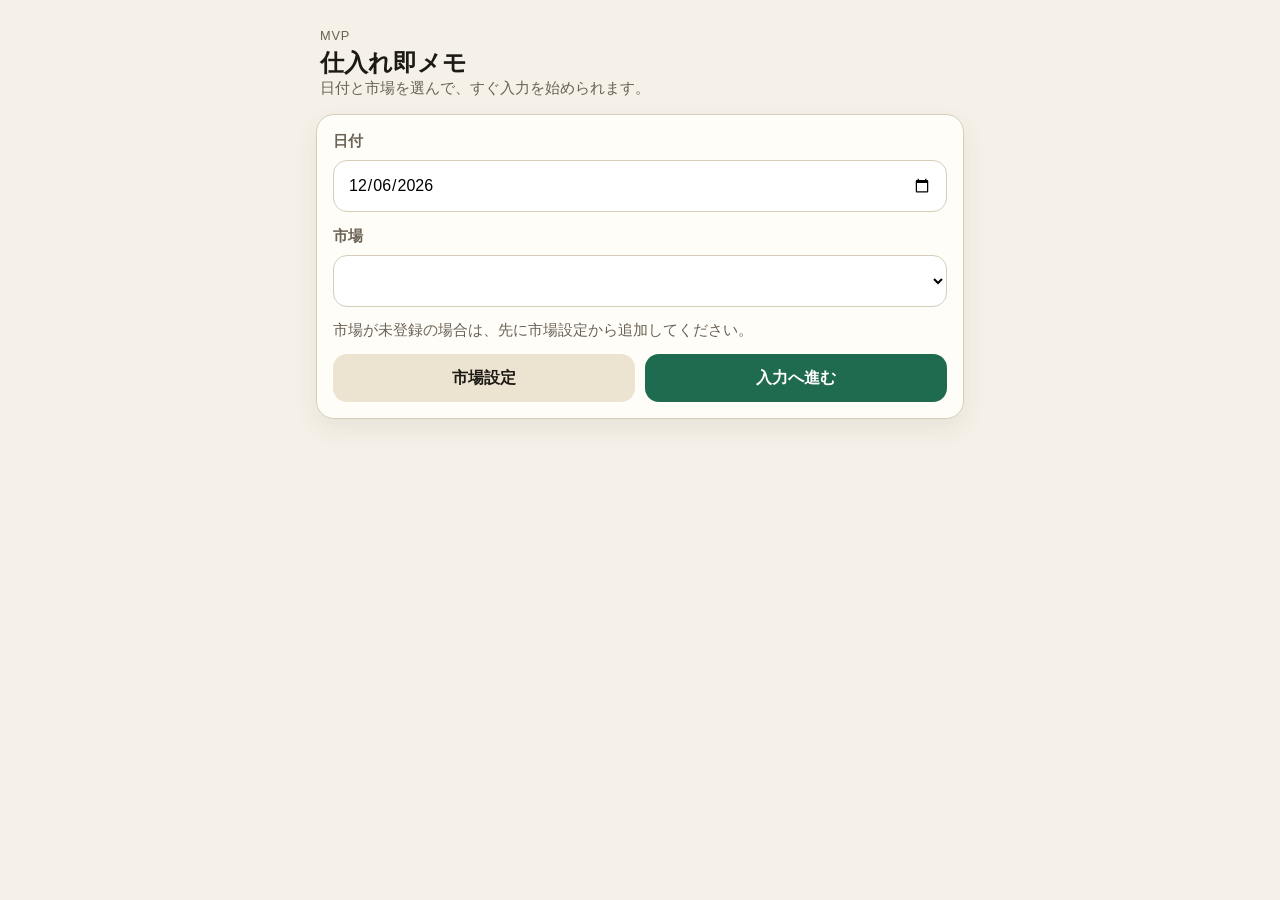
==== index.html @ 0e6087bc "Remove default market presets" ====
<!DOCTYPE html>
<html lang="ja">
<head>
  <meta charset="UTF-8">
  <meta name="viewport" content="width=device-width, initial-scale=1, viewport-fit=cover">
  <title>仕入れ即メモ</title>
  <link rel="stylesheet" href="styles.css">
</head>
<body>
  <main class="app-shell">
    <section class="screen screen-active" id="setup-screen" aria-labelledby="setup-title">
      <header class="screen-header">
        <p class="eyebrow">MVP</p>
        <h1 id="setup-title">仕入れ即メモ</h1>
        <p class="intro">日付と市場を選んで、すぐ入力を始められます。</p>
      </header>

      <form id="setup-form" class="panel stack">
        <label class="field">
          <span>日付</span>
          <input type="date" id="session-date" required>
        </label>

        <label class="field">
          <span>市場</span>
          <select id="market-select" required></select>
        </label>

        <p class="helper-text" id="setup-market-help">市場が未登録の場合は、先に市場設定から追加してください。</p>

        <div class="button-row">
          <button type="button" class="secondary-button" id="open-market-settings">市場設定</button>
          <button type="submit" class="primary-button" id="start-entry-button">入力へ進む</button>
        </div>
      </form>
    </section>

    <section class="screen" id="entry-screen" aria-label="入力画面">
      <header class="screen-header compact">
        <button type="button" class="text-button" id="back-to-setup">← 戻る</button>
        <div>
          <p class="session-label" id="session-summary"></p>
        </div>
      </header>

      <section class="total-card" aria-live="polite">
        <p class="total-label">手数料込み合計</p>
        <p class="total-value" id="grand-total">¥0</p>
        <div class="total-subline">
          <span>商品合計 <strong id="subtotal">¥0</strong></span>
          <span>手数料 <strong id="fee-total">¥0</strong></span>
        </div>
      </section>

      <form id="entry-form" class="panel stack entry-form" novalidate>
        <div class="entry-toolbar">
          <p class="helper-text helper-text-compact">末尾の数字を金額として読み取ります。</p>
          <button type="button" class="text-button note-toggle" id="toggle-note">補足メモを開く</button>
        </div>

        <div class="entry-row">
          <label class="field quick-field">
            <span>入力欄</span>
            <input
              type="text"
              id="quick-input"
              inputmode="text"
              autocomplete="off"
              autocapitalize="off"
              autocorrect="off"
              spellcheck="false"
              enterkeyhint="done"
              placeholder="例: 小皿 500"
            >
          </label>

          <button type="submit" class="primary-button entry-submit">追加</button>
        </div>

        <div class="note-field-wrapper" id="note-field-wrapper" hidden>
          <label class="field">
            <span>補足メモ（任意）</span>
            <input
              type="text"
              id="note-input"
              inputmode="text"
              autocomplete="off"
              autocapitalize="off"
              autocorrect="off"
              spellcheck="false"
              enterkeyhint="done"
              placeholder="必要ならメモ"
            >
          </label>
        </div>

        <p class="error-text" id="entry-error" role="alert"></p>
      </form>

      <section class="panel history-panel">
        <div class="panel-heading">
          <h3>入力履歴</h3>
          <div class="action-row">
            <button type="button" class="secondary-button small-button" id="export-csv">CSV保存</button>
            <button type="button" class="secondary-button small-button" id="clear-day-entries">この日を全削除</button>
          </div>
        </div>
        <div class="history-table-head" aria-hidden="true">
          <span>品目</span>
          <span>金額</span>
          <span>メモ</span>
          <span>時刻</span>
          <span>操作</span>
        </div>
        <ul class="history-list" id="history-list"></ul>
        <p class="empty-state" id="history-empty">まだ入力はありません。</p>
      </section>
    </section>

    <section class="screen" id="market-screen" aria-labelledby="market-title">
      <header class="screen-header compact">
        <button type="button" class="text-button" id="close-market-settings">← 戻る</button>
        <div>
          <p class="session-label">設定</p>
          <h2 id="market-title">市場設定</h2>
        </div>
      </header>

      <form id="market-form" class="panel stack">
        <label class="field">
          <span>市場名</span>
          <input type="text" id="market-name" placeholder="例: 高麗堂" required>
        </label>

        <label class="field">
          <span>手数料タイプ</span>
          <select id="market-fee-type">
            <option value="rate">率 (%)</option>
            <option value="fixed">固定額 (円)</option>
          </select>
        </label>

        <label class="field">
          <span>手数料値</span>
          <input type="number" id="market-fee-value" min="0" step="0.1" placeholder="例: 10">
        </label>

        <button type="submit" class="primary-button">市場を追加</button>
        <p class="helper-text">同名市場は追加できません。</p>
      </form>

      <section class="panel history-panel">
        <div class="panel-heading">
          <h3>登録済み市場</h3>
        </div>
        <ul class="history-list" id="market-list"></ul>
        <p class="empty-state" id="market-empty">市場がまだ登録されていません。</p>
      </section>
    </section>
  </main>

  <script src="app.js"></script>
</body>
</html>
---- styles.css ----
:root {
  color-scheme: light;
  --bg: #f5f1e8;
  --panel: #fffdf8;
  --line: #d7cdb8;
  --text: #1d1a15;
  --muted: #6a6254;
  --accent: #1f6b4f;
  --accent-strong: #15523c;
  --danger: #a23d2f;
  --shadow: 0 10px 24px rgba(76, 61, 33, 0.08);
  --radius: 18px;
}

* {
  box-sizing: border-box;
}

body {
  margin: 0;
  background: var(--bg);
  color: var(--text);
  font-family: "Hiragino Sans", "Yu Gothic", sans-serif;
  -webkit-text-size-adjust: 100%;
}

button,
input,
select {
  font: inherit;
}

.app-shell {
  max-width: 680px;
  margin: 0 auto;
  padding: 16px 16px calc(16px + env(safe-area-inset-bottom));
}

.screen {
  display: none;
}

.screen-active {
  display: block;
}

.screen-header {
  padding: 12px 4px 16px;
}

.screen-header.compact {
  display: flex;
  align-items: flex-start;
  gap: 12px;
}

.screen-header h1,
.screen-header h2,
.panel-heading h3 {
  margin: 0;
}

.eyebrow,
.session-label,
.intro,
.helper-text,
.empty-state,
.total-label,
.total-subline,
.field span {
  color: var(--muted);
}

.eyebrow,
.session-label {
  font-size: 0.8rem;
  margin: 0 0 4px;
  letter-spacing: 0.06em;
}

.intro,
.helper-text,
.empty-state,
.error-text {
  margin: 0;
  font-size: 0.92rem;
}

.stack {
  display: grid;
  gap: 14px;
}

.entry-toolbar {
  display: flex;
  justify-content: space-between;
  align-items: center;
  gap: 10px;
}

.helper-text-compact {
  flex: 1;
}

.note-toggle {
  white-space: nowrap;
}

.entry-row {
  display: grid;
  grid-template-columns: minmax(0, 1fr) 112px;
  gap: 10px;
  align-items: end;
}

.quick-field {
  min-width: 0;
}

.entry-submit {
  min-height: 52px;
}

.note-field-wrapper[hidden] {
  display: none;
}

.panel,
.total-card {
  background: var(--panel);
  border: 1px solid var(--line);
  border-radius: var(--radius);
  box-shadow: var(--shadow);
}

.panel {
  padding: 16px;
  margin-bottom: 16px;
}

.field {
  display: grid;
  gap: 8px;
}

.field span {
  font-size: 0.95rem;
  font-weight: 700;
}

.field input,
.field select {
  width: 100%;
  min-height: 52px;
  border-radius: 14px;
  border: 1px solid var(--line);
  background: #fff;
  padding: 0 14px;
  font-size: 16px;
}

.field input:focus,
.field select:focus {
  outline: 2px solid rgba(31, 107, 79, 0.25);
  outline-offset: 1px;
  border-color: var(--accent);
}

.button-row {
  display: grid;
  grid-template-columns: 1fr 1fr;
  gap: 10px;
}

.primary-button,
.secondary-button,
.text-button,
.delete-button {
  border: 0;
  border-radius: 14px;
  min-height: 48px;
  cursor: pointer;
}

.primary-button {
  background: var(--accent);
  color: #fff;
  font-weight: 700;
}

.secondary-button {
  background: #ece3d1;
  color: var(--text);
  font-weight: 700;
}

.text-button {
  background: transparent;
  color: var(--accent-strong);
  padding: 0 4px;
  min-height: auto;
}

.small-button {
  min-height: 38px;
  padding: 0 12px;
}

.total-card {
  position: sticky;
  top: 12px;
  z-index: 1;
  margin-bottom: 16px;
  padding: 18px;
}

.total-value {
  margin: 8px 0 10px;
  font-size: clamp(2.2rem, 8vw, 3.6rem);
  line-height: 1;
  font-weight: 800;
}

.total-subline {
  display: flex;
  justify-content: space-between;
  gap: 12px;
  font-size: 0.95rem;
}

.panel-heading {
  display: flex;
  justify-content: space-between;
  align-items: center;
  gap: 10px;
  margin-bottom: 12px;
}

.action-row {
  display: flex;
  gap: 8px;
  flex-wrap: wrap;
  justify-content: flex-end;
}

.history-list {
  list-style: none;
  margin: 0;
  padding: 0;
  display: grid;
  gap: 6px;
}

.history-table-head,
.history-row {
  display: grid;
  grid-template-columns: minmax(0, 1.7fr) 92px minmax(0, 1.2fr) 56px 64px;
  gap: 8px;
  align-items: center;
}

.history-table-head {
  padding: 0 8px 6px;
  color: var(--muted);
  font-size: 0.75rem;
  font-weight: 700;
}

.history-item {
  border: 1px solid var(--line);
  border-radius: 10px;
  background: #fff;
  padding: 8px;
}

.history-cell {
  min-width: 0;
}

.history-main {
  min-width: 0;
}

.history-item-name,
.history-amount {
  font-weight: 700;
}

.history-title,
.history-meta {
  margin: 0;
}

.history-title {
  font-weight: 700;
}

.history-item-name,
.history-note,
.history-time {
  overflow: hidden;
  text-overflow: ellipsis;
  white-space: nowrap;
  margin: 0;
}

.history-note,
.history-time {
  font-size: 0.9rem;
  color: var(--muted);
}

.history-meta {
  font-size: 0.9rem;
  color: var(--muted);
}

.history-amount {
  text-align: right;
  margin: 0;
}

.delete-button {
  min-width: 64px;
  min-height: 34px;
  background: #f6ddd8;
  color: var(--danger);
  font-weight: 700;
  font-size: 0.82rem;
}

.entry-form {
  scroll-margin-bottom: 96px;
}

.error-text {
  color: var(--danger);
  min-height: 1.25em;
}

@media (max-width: 480px) {
  .app-shell {
    padding: 10px 10px calc(84px + env(safe-area-inset-bottom));
  }

  .button-row,
  .total-subline,
  .panel-heading,
  .entry-row {
    grid-template-columns: 1fr;
    display: grid;
  }

  .panel-heading {
    align-items: stretch;
  }

  .screen-header {
    padding: 8px 2px 10px;
  }

  .panel {
    padding: 12px;
    margin-bottom: 10px;
  }

  .stack {
    gap: 10px;
  }

  .field {
    gap: 6px;
  }

  .field span {
    font-size: 0.84rem;
  }

  .field input,
  .field select {
    min-height: 44px;
    padding: 0 12px;
  }

  .primary-button,
  .secondary-button {
    min-height: 40px;
  }

  .small-button {
    min-height: 34px;
  }

  .total-card {
    top: 8px;
    margin-bottom: 10px;
    padding: 14px;
  }

  .total-value {
    margin: 6px 0 8px;
    font-size: clamp(1.9rem, 8vw, 2.8rem);
  }

  .total-subline {
    font-size: 0.82rem;
  }

  .entry-toolbar {
    gap: 6px;
    align-items: center;
  }

  .note-toggle {
    justify-self: end;
    font-size: 0.82rem;
  }

  .entry-row {
    gap: 8px;
  }

  .entry-submit {
    min-height: 42px;
  }

  .history-table-head {
    grid-template-columns: minmax(0, 1.6fr) 76px minmax(0, 1fr) 48px 56px;
    gap: 6px;
    font-size: 0.68rem;
  }

  .history-item {
    padding: 7px;
  }

  .history-row {
    grid-template-columns: minmax(0, 1.6fr) 76px minmax(0, 1fr) 48px 56px;
    gap: 6px;
  }

  .action-row {
    justify-content: stretch;
  }

  .history-item-name,
  .history-amount,
  .history-note,
  .history-time {
    font-size: 0.8rem;
  }

  .delete-button {
    min-width: 56px;
    min-height: 32px;
    font-size: 0.75rem;
  }

  body.keyboard-open .total-card {
    padding: 10px 12px;
  }

  body.keyboard-open .total-value {
    margin: 4px 0 6px;
    font-size: 2.1rem;
  }

  body.keyboard-open .total-subline {
    display: grid;
    gap: 4px;
  }

  body.keyboard-open .history-panel {
    opacity: 0.45;
  }

  body.keyboard-open .entry-form {
    position: sticky;
    bottom: calc(6px + env(safe-area-inset-bottom));
    z-index: 2;
    box-shadow: 0 14px 28px rgba(76, 61, 33, 0.18);
  }
}
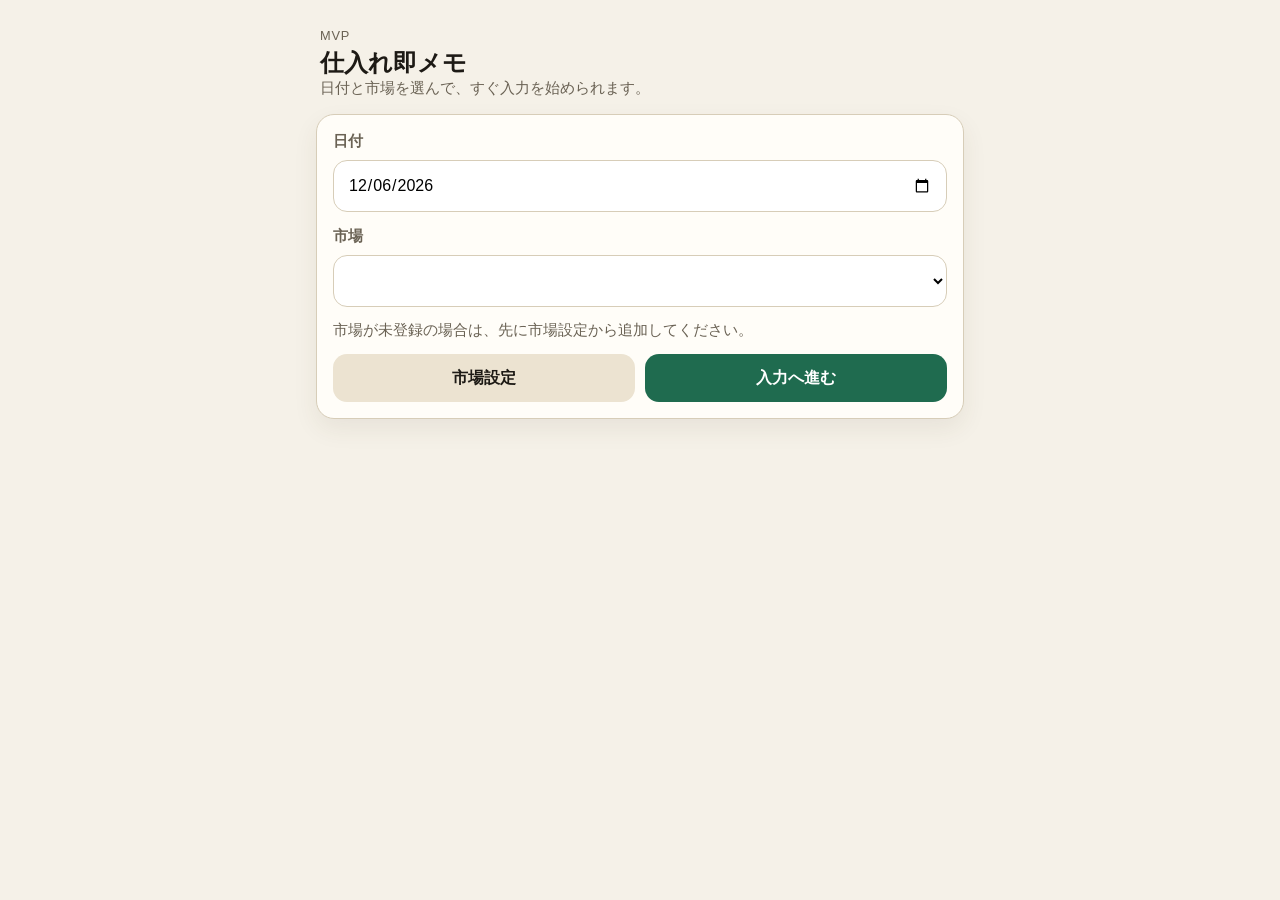
==== commit dea1439f: "Bump asset cache version" ====
--- a/index.html
+++ b/index.html
@@ -3,8 +3,17 @@
 <head>
   <meta charset="UTF-8">
   <meta name="viewport" content="width=device-width, initial-scale=1, viewport-fit=cover">
+  <meta name="theme-color" content="#1f6b4f">
+  <meta name="apple-mobile-web-app-capable" content="yes">
+  <meta name="apple-mobile-web-app-title" content="仕入れ即メモ">
+  <meta http-equiv="Cache-Control" content="no-cache, no-store, must-revalidate">
+  <meta http-equiv="Pragma" content="no-cache">
+  <meta http-equiv="Expires" content="0">
   <title>仕入れ即メモ</title>
-  <link rel="stylesheet" href="styles.css">
+  <link rel="icon" type="image/png" sizes="192x192" href="icon-192.png?v=20260701-2">
+  <link rel="apple-touch-icon" sizes="180x180" href="apple-touch-icon.png?v=20260701-2">
+  <link rel="manifest" href="site.webmanifest?v=20260701-2">
+  <link rel="stylesheet" href="styles.css?v=20260701-2">
 </head>
 <body>
   <main class="app-shell">
@@ -101,6 +110,7 @@
         <div class="panel-heading">
           <h3>入力履歴</h3>
           <div class="action-row">
+            <button type="button" class="secondary-button small-button" id="finish-session">仕入れ終了</button>
             <button type="button" class="secondary-button small-button" id="export-csv">CSV保存</button>
             <button type="button" class="secondary-button small-button" id="clear-day-entries">この日を全削除</button>
           </div>
@@ -129,7 +139,7 @@
       <form id="market-form" class="panel stack">
         <label class="field">
           <span>市場名</span>
-          <input type="text" id="market-name" placeholder="例: 高麗堂" required>
+          <input type="text" id="market-name" placeholder="例: ◯◯市場" required>
         </label>
 
         <label class="field">
@@ -159,6 +169,6 @@
     </section>
   </main>
 
-  <script src="app.js"></script>
+  <script src="app.js?v=20260701-2"></script>
 </body>
 </html>
--- a/styles.css
+++ b/styles.css
@@ -382,6 +382,12 @@
     padding: 0 12px;
   }
 
+  #session-date {
+    padding-left: 10px;
+    padding-right: 10px;
+    font-size: 15px;
+  }
+
   .primary-button,
   .secondary-button {
     min-height: 40px;
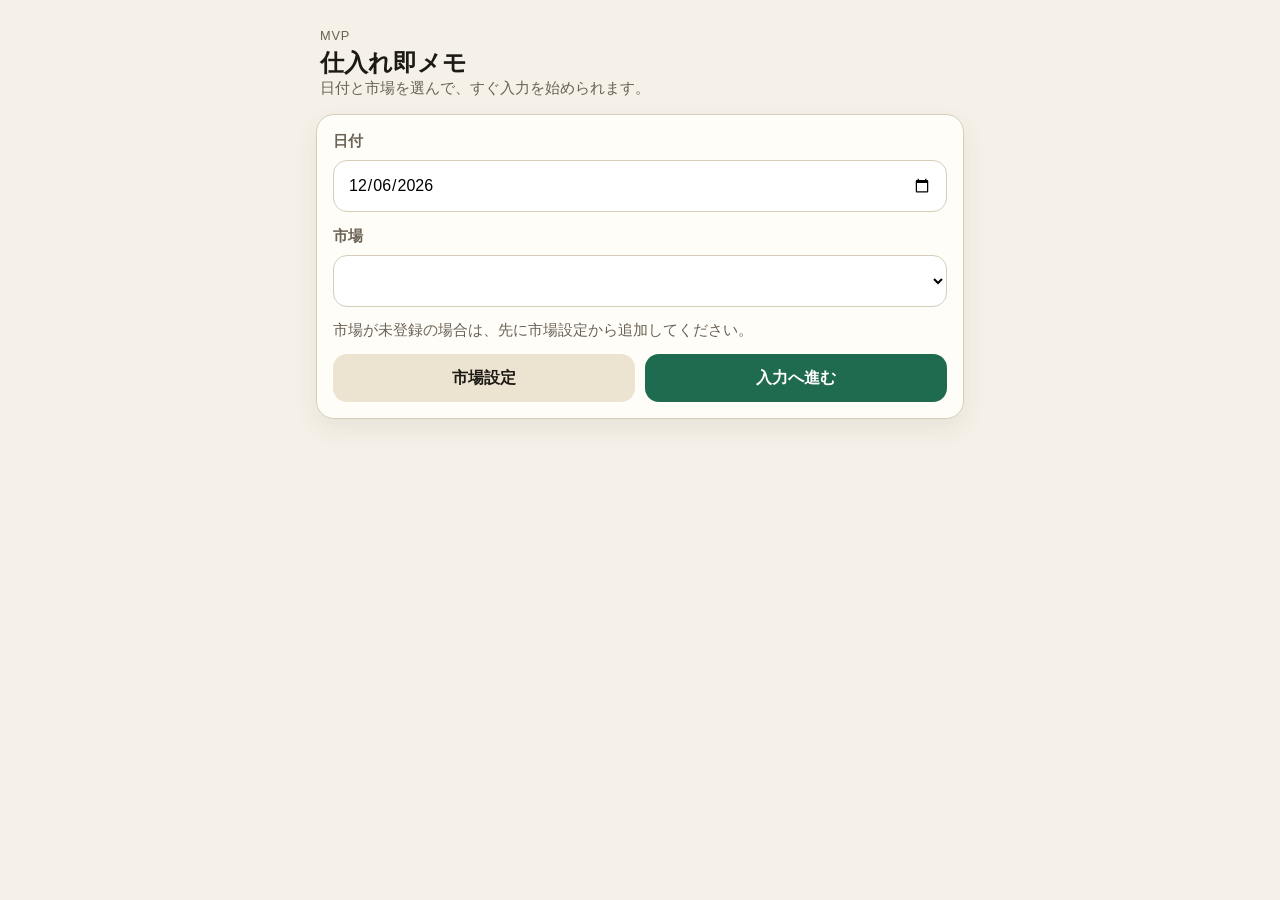
==== commit 593d4a30: "Improve finish flow with export choices" ====
--- a/index.html
+++ b/index.html
@@ -169,6 +169,18 @@
     </section>
   </main>
 
+  <div class="modal-backdrop" id="finish-modal" hidden>
+    <section class="modal-card" role="dialog" aria-modal="true" aria-labelledby="finish-modal-title">
+      <h2 id="finish-modal-title">仕入れを終了しますか？</h2>
+      <p class="modal-text">CSV保存して終了するか、そのまま終了するかを選べます。</p>
+      <div class="modal-actions">
+        <button type="button" class="secondary-button" id="cancel-finish">キャンセル</button>
+        <button type="button" class="secondary-button" id="finish-without-export">保存せず終了</button>
+        <button type="button" class="primary-button" id="finish-with-export">CSV保存して終了</button>
+      </div>
+    </section>
+  </div>
+
   <script src="app.js?v=20260701-2"></script>
 </body>
 </html>
--- a/styles.css
+++ b/styles.css
@@ -24,6 +24,10 @@
   -webkit-text-size-adjust: 100%;
 }
 
+body.modal-open {
+  overflow: hidden;
+}
+
 button,
 input,
 select {
@@ -338,6 +342,46 @@
   min-height: 1.25em;
 }
 
+.modal-backdrop[hidden] {
+  display: none;
+}
+
+.modal-backdrop {
+  position: fixed;
+  inset: 0;
+  z-index: 20;
+  background: rgba(29, 26, 21, 0.42);
+  display: flex;
+  align-items: center;
+  justify-content: center;
+  padding: 18px;
+}
+
+.modal-card {
+  width: min(100%, 420px);
+  background: var(--panel);
+  border: 1px solid var(--line);
+  border-radius: 20px;
+  box-shadow: 0 16px 36px rgba(29, 26, 21, 0.22);
+  padding: 20px;
+  display: grid;
+  gap: 14px;
+}
+
+.modal-card h2,
+.modal-text {
+  margin: 0;
+}
+
+.modal-text {
+  color: var(--muted);
+}
+
+.modal-actions {
+  display: grid;
+  gap: 10px;
+}
+
 @media (max-width: 480px) {
   .app-shell {
     padding: 10px 10px calc(84px + env(safe-area-inset-bottom));
@@ -486,4 +530,15 @@
     z-index: 2;
     box-shadow: 0 14px 28px rgba(76, 61, 33, 0.18);
   }
-}
+
+  .modal-backdrop {
+    padding: 14px;
+    align-items: end;
+  }
+
+  .modal-card {
+    width: 100%;
+    padding: 16px;
+    border-radius: 18px 18px 0 0;
+  }
+}
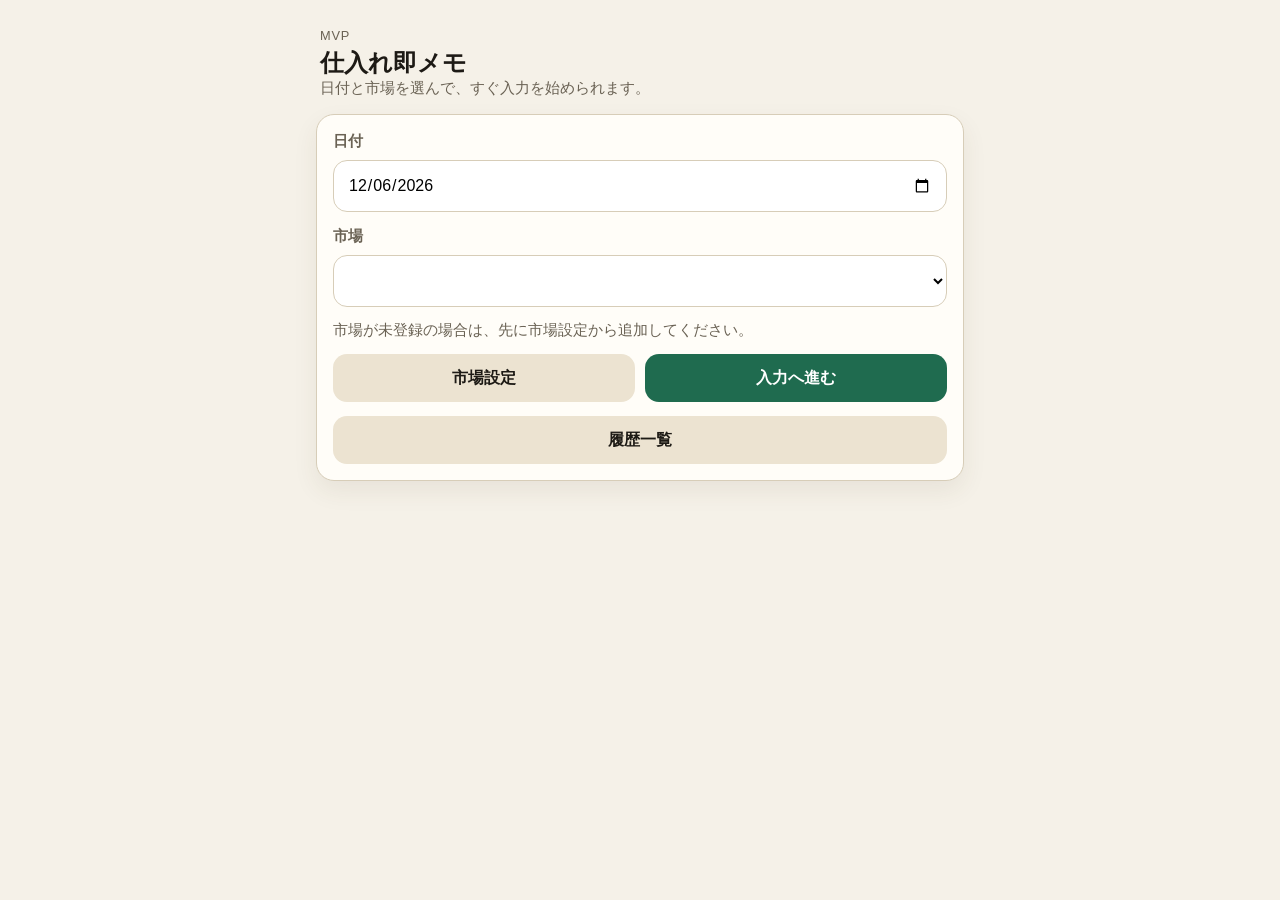
==== commit 299b0bf2: "Add date-based history archive" ====
--- a/index.html
+++ b/index.html
@@ -41,6 +41,7 @@
           <button type="button" class="secondary-button" id="open-market-settings">市場設定</button>
           <button type="submit" class="primary-button" id="start-entry-button">入力へ進む</button>
         </div>
+        <button type="button" class="secondary-button" id="open-history-screen">履歴一覧</button>
       </form>
     </section>
 
@@ -167,6 +168,24 @@
         <p class="empty-state" id="market-empty">市場がまだ登録されていません。</p>
       </section>
     </section>
+
+    <section class="screen" id="history-screen" aria-labelledby="history-title">
+      <header class="screen-header compact">
+        <button type="button" class="text-button" id="close-history-screen">← 戻る</button>
+        <div>
+          <p class="session-label">履歴</p>
+          <h2 id="history-title">日付別履歴</h2>
+        </div>
+      </header>
+
+      <section class="panel history-archive-panel">
+        <div class="panel-heading">
+          <h3>保存済みデータ</h3>
+        </div>
+        <div class="archive-list" id="archive-list"></div>
+        <p class="empty-state" id="archive-empty">保存済みの履歴はまだありません。</p>
+      </section>
+    </section>
   </main>
 
   <div class="modal-backdrop" id="finish-modal" hidden>
--- a/styles.css
+++ b/styles.css
@@ -255,6 +255,57 @@
   gap: 6px;
 }
 
+.archive-list {
+  display: grid;
+  gap: 14px;
+}
+
+.archive-day {
+  display: grid;
+  gap: 10px;
+}
+
+.archive-day-title {
+  margin: 0;
+  font-size: 1rem;
+}
+
+.archive-session {
+  display: grid;
+  gap: 10px;
+  border: 1px solid var(--line);
+  border-radius: 14px;
+  background: #fff;
+  padding: 12px;
+}
+
+.archive-session-main {
+  display: grid;
+  gap: 4px;
+}
+
+.archive-session-title,
+.archive-session-meta,
+.archive-session-submeta {
+  margin: 0;
+}
+
+.archive-session-title {
+  font-weight: 700;
+}
+
+.archive-session-meta,
+.archive-session-submeta {
+  color: var(--muted);
+  font-size: 0.9rem;
+}
+
+.archive-session-actions {
+  display: flex;
+  flex-wrap: wrap;
+  gap: 8px;
+}
+
 .history-table-head,
 .history-row {
   display: grid;
@@ -493,6 +544,15 @@
     justify-content: stretch;
   }
 
+  .archive-session {
+    padding: 10px;
+  }
+
+  .archive-session-actions {
+    display: grid;
+    grid-template-columns: 1fr;
+  }
+
   .history-item-name,
   .history-amount,
   .history-note,
